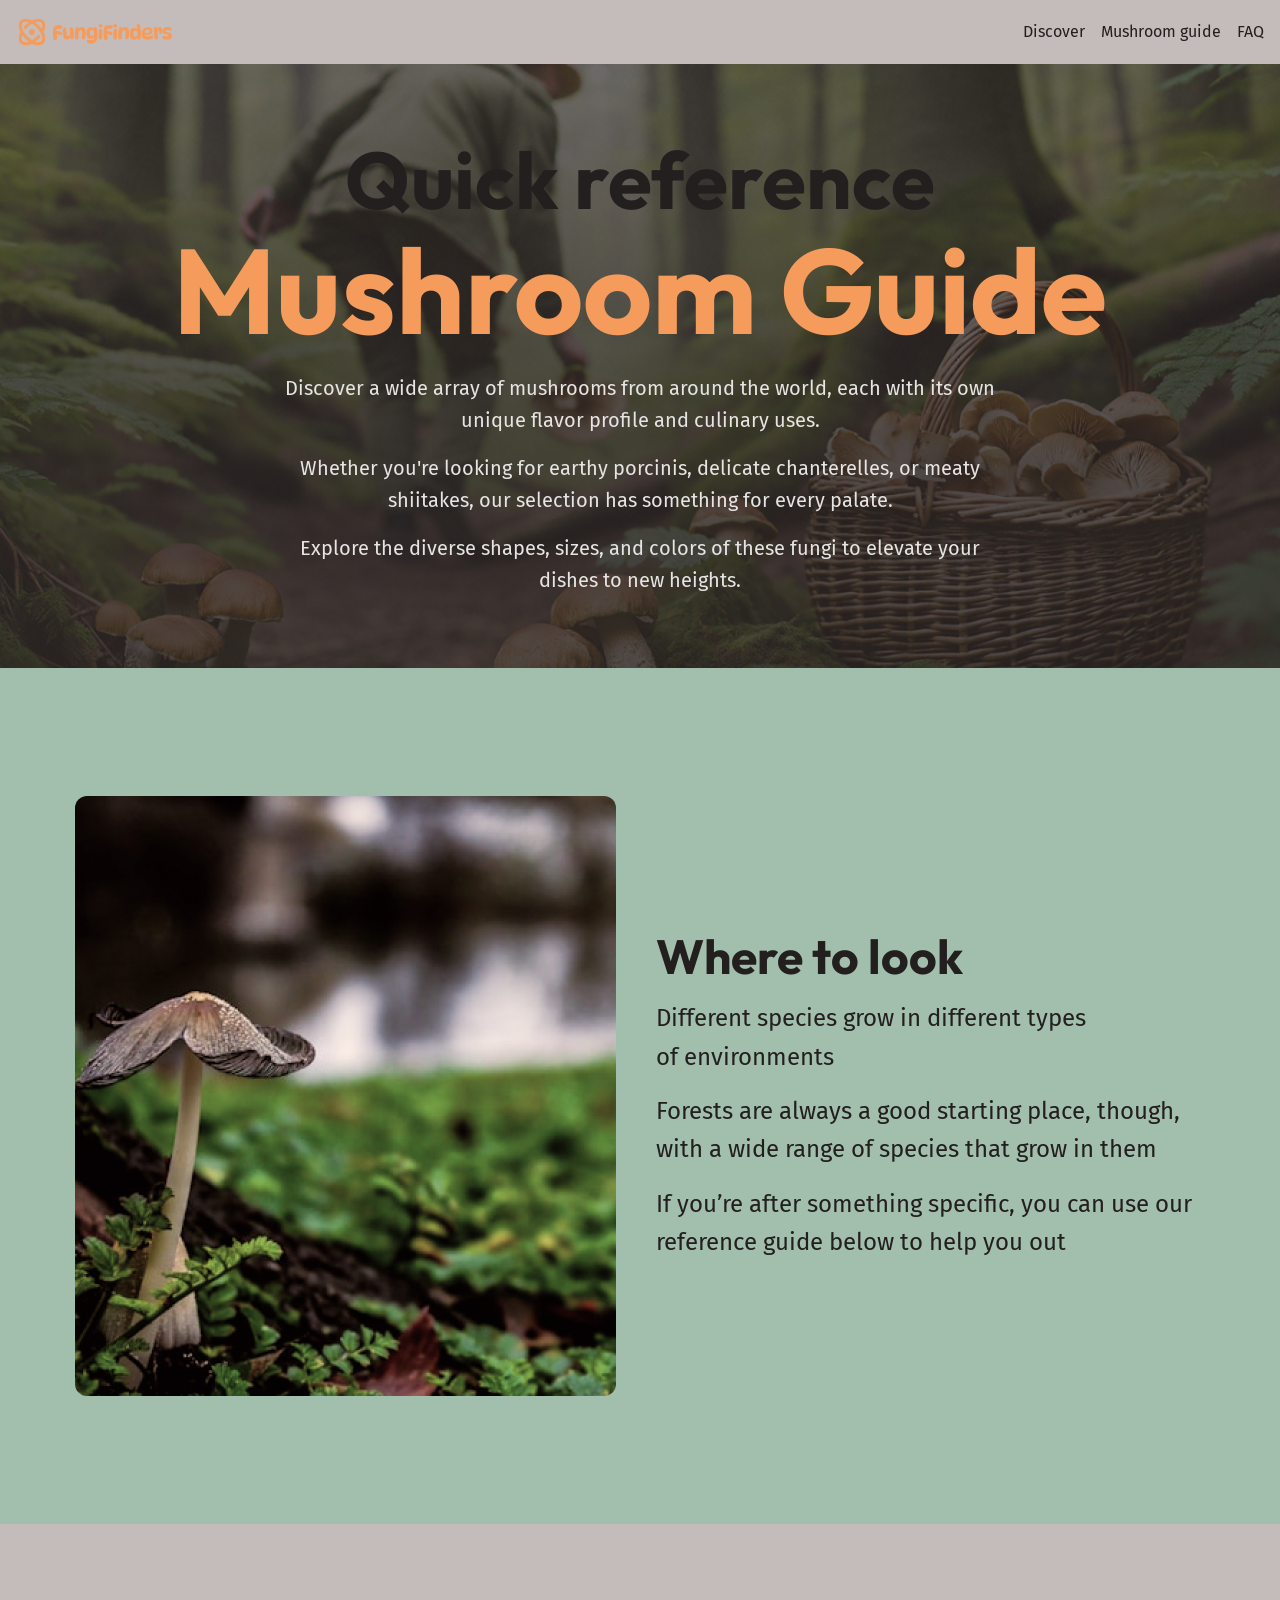
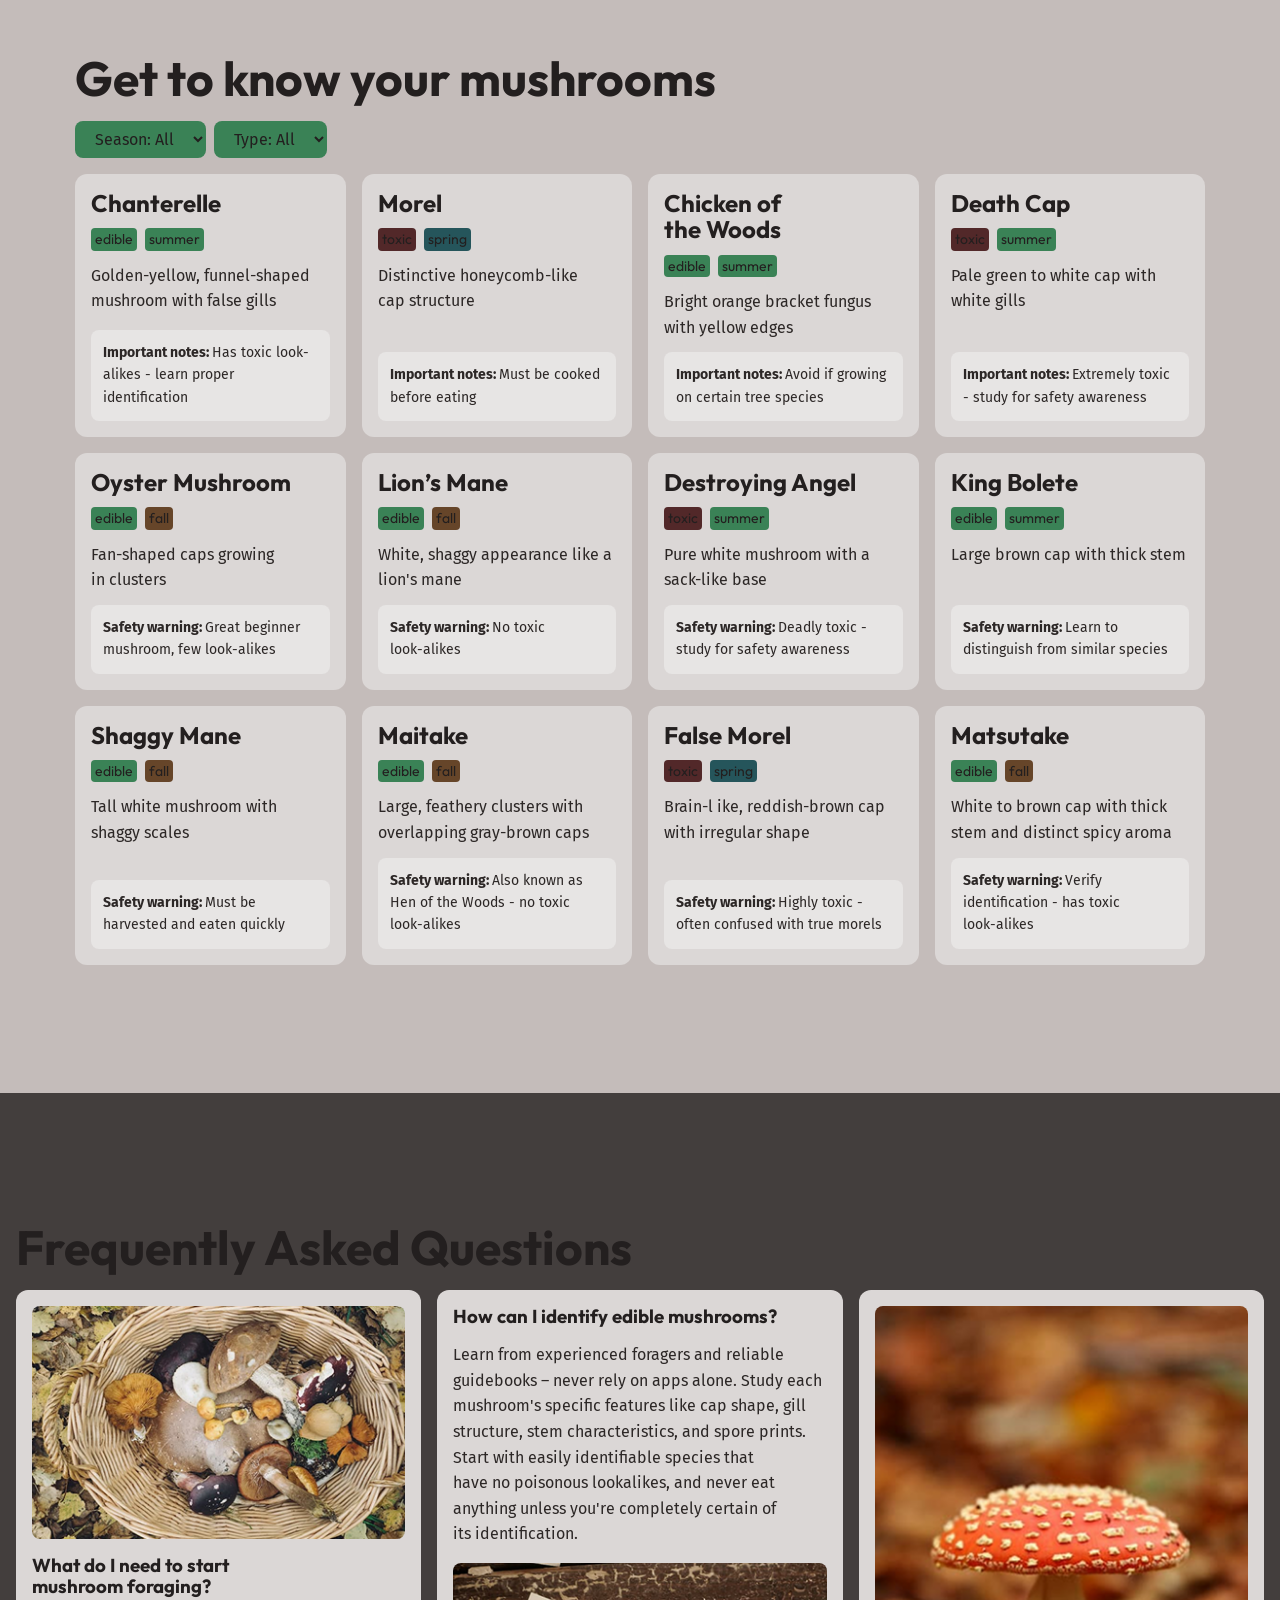
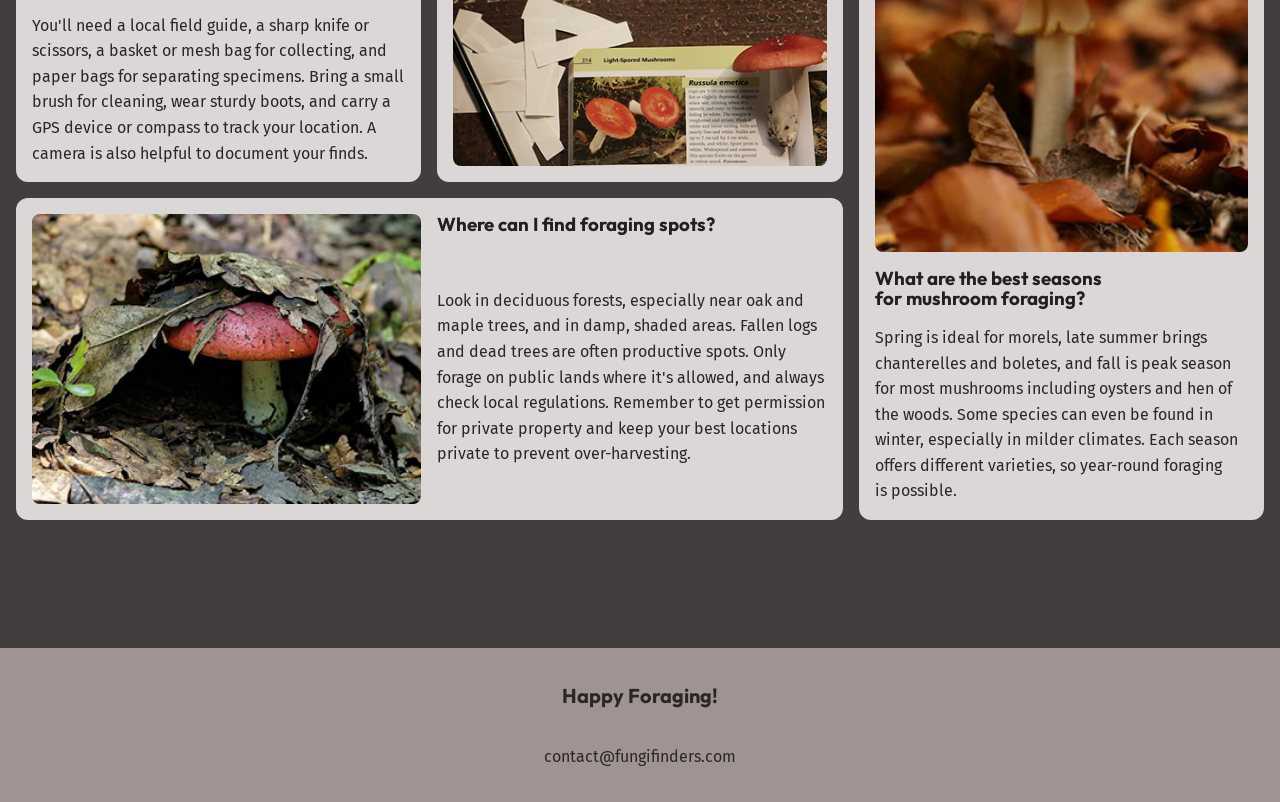
==== mushroom-guide.html @ 538e0d2b "Finish the site" ====
<!DOCTYPE html>
<html lang="en">
<!-- Write HTML Approach focus on semantic and page structure before adding content -->

<head>
    <meta charset="UTF-8">
    <meta name="viewport" content="width=device-width, initial-scale=1.0">
    <title>Fungi Finders</title>
    <link rel="stylesheet" href="css/style.css">
    <!-- Google Font -->
    <link rel="preconnect" href="https://fonts.googleapis.com" />
    <link rel="preconnect" href="https://fonts.gstatic.com" crossorigin />
    <link
        href="https://fonts.googleapis.com/css2?family=Fira+Sans:wght@400;700&family=Outfit:wght@100..900&display=swap"
        rel="stylesheet" />
    <script src="js/main.js" defer></script>
    <script src="js/mushroom-filter.js" defer></script>
</head>

<body>
    <a class="skip-to-main" href="#main">Skip to main content</a>
    <header class="site-header">
        <!-- Wrapper [same as container] -->
        <div class="wrapper" data-width="wide">
            <div class="site-header__inner">
                <img src="images/Logo.svg" alt="Fungi-Finders logo">
                <button aria-controls="primary-nav" area-expanded="false">
                    <span class="visually-hidden">Menu</span>
                    <img src="images/Frame 23.svg" alt="">
                </button>
                <nav id="primary-nav" class="primary-navigation" data-visible="false">
                    <ul role="list">
                        <li><a href="/">Discover</a></li>
                        <li><a href="/mushroom-guide.html">Mushroom guide</a></li>
                        <li><a href="/mushroom-guide.html#faq">FAQ</a></li>
                    </ul>
                </nav>
            </div>
        </div>

    </header>
    <main id="main">
        <section class="hero flow section" data-padding="compact">
            <div class="wrapper">


                <h1 class="hero__title">Quick reference<span>Mushroom Guide</span></h1>
            </div>
            <div class="wrapper" data-width="narrow">
                <div class="flow">

                    <p>Discover a wide array of mushrooms from around the world, each with its own unique flavor profile
                        and culinary uses.</p>
                    <p>Whether you're looking for earthy porcinis, delicate chanterelles, or meaty shiitakes, our
                        selection has something for
                        every palate.</p>
                    <p>Explore the diverse shapes, sizes, and colors of these fungi to elevate your dishes to new
                        heights.</p>
                </div>
            </div>
        </section>
        <!-- Where to look -->
        <section class="section background-accent">
            <div class="wrapper">

                <!-- Two Columns -->
                <div class="equal-columns" data-gap="large" data-alignment="center">
                    <div>
                        <img src="images/where-to-look 1.jpg"
                            alt="A white mushroom with a large cap growning on the fores floor">
                    </div>
                    <div class="flow font-size-lg text-high-contrast">
                        <h2 class="section-title">Where to look</h2>
                        <p>Different species grow in different types of environments
                        </p>
                        <p>Forests are always a good starting place, though, with a wide range of species that grow in
                            them</p>
                        <p>If you’re after something specific, you can use our reference guide below to help you out</p>
                    </div>


                </div>
        </section>
        <!-- Gallery -->
        <section class="mushroom-guide section">
            <div class="wrapper">
                <div class="flow">

                    <h2 class="section-title">Get to know your mushrooms</h2>
                    <div class="flex-group">
                        <select name="season" id="season" hidden>
                            <option value="all">Season: All</option>
                            <option value="spring">Spring</option>
                            <option value="summer">Summer</option>
                            <option value="fall">Fall</option>
                        </select>
                        <select name="edible" id="edible" hidden>
                            <option value="all">Type: All</option>
                            <option value="edible">Edible</option>
                            <option value="toxic">Toxic</option>
                        </select>
                    </div>
                    <!-- Grid Of Mushrooms -->
                    <div class="grid-auto-fill">
                        <!-- 12 cards here -->
                        <div class="card">
                            <h3 class="card__title">Chanterelle</h3>
                            <ul class="tag-list" role="list" area-label="Mushroom characteristics">
                                <li data-edible="edible">
                                    <span class="visually-hidden">
                                        This Mushroom is
                                    </span>
                                    edible
                                </li>
                                <li data-season="summer">
                                    <span class="visually-hidden">
                                        Best season to harvest this mushroom is
                                    </span>
                                    summer
                                </li>
                            </ul>
                            <p>
                                Golden-yellow, funnel-shaped mushroom with false gills
                            </p>
                            <div class="card__note">
                                <p><strong>Important notes: </strong>Has toxic look-alikes - learn proper identification
                                </p>
                            </div>
                        </div>
                        <div class="card">
                            <h3 class="card__title">Morel</h3>
                            <ul class="tag-list" role="list" area-label="Mushroom characteristics">
                                <li data-edible="toxic">
                                    <span class="visually-hidden">
                                        This Mushroom is
                                    </span>
                                    toxic
                                </li>
                                <li data-season="spring">
                                    <span class="visually-hidden">
                                        Best season to harvest this mushroom is
                                    </span>
                                    spring
                                </li>
                            </ul>
                            <p>
                                Distinctive honeycomb-like cap structure
                            </p>
                            <div class="card__note">
                                <p>
                                    <strong>Important notes: </strong>
                                    Must be cooked before eating
                                </p>
                            </div>
                        </div>
                        <div class="card">
                            <h3 class="card__title">Chicken of the Woods</h3>
                            <ul class="tag-list" role="list" area-label="Mushroom characteristics">
                                <li data-edible="edible">
                                    <span class="visually-hidden">
                                        This Mushroom is
                                    </span>
                                    edible
                                </li>
                                <li data-season="summer">
                                    <span class="visually-hidden">
                                        Best season to harvest this mushroom is
                                    </span>
                                    summer
                                </li>
                            </ul>
                            <p>
                                Bright orange bracket fungus with yellow edges
                            </p>
                            <div class="card__note">
                                <p>
                                    <strong>Important notes: </strong>
                                    Avoid if growing on certain tree species
                                </p>
                            </div>
                        </div>
                        <div class="card">
                            <h3 class="card__title">Death Cap</h3>
                            <ul class="tag-list" role="list" area-label="Mushroom characteristics">
                                <li data-edible="toxic">
                                    <span class="visually-hidden">
                                        This Mushroom is
                                    </span>
                                    toxic
                                </li>
                                <li data-season="summer">
                                    <span class="visually-hidden">
                                        Best season to harvest this mushroom is
                                    </span>
                                    summer
                                </li>
                            </ul>
                            <p>
                                Pale green to white cap with white gills
                            </p>
                            <div class="card__note">
                                <p>
                                    <strong>Important notes: </strong>
                                    Extremely toxic - study for safety awareness
                                </p>
                            </div>
                        </div>
                        <div class="card">
                            <h3 class="card__title">Oyster Mushroom</h3>
                            <ul class="tag-list" role="list" area-label="Mushroom characteristics">
                                <li data-edible="edible">
                                    <span class="visually-hidden">
                                        This Mushroom is
                                    </span>
                                    edible
                                </li>
                                <li data-season="fall">
                                    <span class="visually-hidden">
                                        Best season to harvest this mushroom is
                                    </span>
                                    fall
                                </li>
                            </ul>
                            <p>
                                Fan-shaped caps growing in clusters
                            </p>
                            <div class="card__note">
                                <p>
                                    <strong>Safety warning: </strong>
                                    Great beginner mushroom, few look-alikes
                                </p>
                            </div>
                        </div>
                        <div class="card">
                            <h3 class="card__title">Lion’s Mane</h3>
                            <ul class="tag-list" role="list" area-label="Mushroom characteristics">
                                <li data-edible="edible">
                                    <span class="visually-hidden">
                                        This Mushroom is
                                    </span>
                                    edible
                                </li>
                                <li data-season="fall">
                                    <span class="visually-hidden">
                                        Best season to harvest this mushroom is
                                    </span>
                                    fall
                                </li>
                            </ul>
                            <p>
                                White, shaggy appearance like a lion's mane
                            </p>
                            <div class="card__note">
                                <p>
                                    <strong>Safety warning: </strong>
                                    No toxic look-alikes
                                </p>
                            </div>
                        </div>
                        <div class="card">
                            <h3 class="card__title">Destroying Angel</h3>
                            <ul class="tag-list" role="list" area-label="Mushroom characteristics">
                                <li data-edible="toxic">
                                    <span class="visually-hidden">
                                        This Mushroom is
                                    </span>
                                    toxic
                                </li>
                                <li data-season="summer">
                                    <span class="visually-hidden">
                                        Best season to harvest this mushroom is
                                    </span>
                                    summer
                                </li>
                            </ul>
                            <p>
                                Pure white mushroom with a sack-like base
                            </p>
                            <div class="card__note">
                                <p>
                                    <strong>Safety warning: </strong>
                                    Deadly toxic - study for safety awareness
                                </p>
                            </div>
                        </div>
                        <div class="card">
                            <h3 class="card__title">King Bolete</h3>
                            <ul class="tag-list" role="list" area-label="Mushroom characteristics">
                                <li data-edible="edible">
                                    <span class="visually-hidden">
                                        This Mushroom is
                                    </span>
                                    edible
                                </li>
                                <li data-season="summer">
                                    <span class="visually-hidden">
                                        Best season to harvest this mushroom is
                                    </span>
                                    summer
                                </li>
                            </ul>
                            <p>
                                Large brown cap with thick stem
                            </p>
                            <div class="card__note">
                                <p>
                                    <strong>Safety warning: </strong>
                                    Learn to distinguish from similar species
                                </p>
                            </div>
                        </div>
                        <div class="card">
                            <h3 class="card__title">Shaggy Mane</h3>
                            <ul class="tag-list" role="list" area-label="Mushroom characteristics">
                                <li data-edible="edible">
                                    <span class="visually-hidden">
                                        This Mushroom is
                                    </span>
                                    edible
                                </li>
                                <li data-season="fall">
                                    <span class="visually-hidden">
                                        Best season to harvest this mushroom is
                                    </span>
                                    fall
                                </li>
                            </ul>
                            <p>
                                Tall white mushroom with shaggy scales
                            </p>
                            <div class="card__note">
                                <p>
                                    <strong>Safety warning: </strong>
                                    Must be harvested and eaten quickly
                                </p>
                            </div>
                        </div>
                        <div class="card">
                            <h3 class="card__title">Maitake</h3>
                            <ul class="tag-list" role="list" area-label="Mushroom characteristics">
                                <li data-edible="edible">
                                    <span class="visually-hidden">
                                        This Mushroom is
                                    </span>
                                    edible
                                </li>
                                <li data-season="fall">
                                    <span class="visually-hidden">
                                        Best season to harvest this mushroom is
                                    </span>
                                    fall
                                </li>
                            </ul>
                            <p>
                                Large, feathery clusters with overlapping gray-brown caps
                            </p>
                            <div class="card__note">
                                <p>
                                    <strong>Safety warning: </strong>
                                    Also known as Hen of the Woods - no toxic look-alikes
                                </p>
                            </div>
                        </div>
                        <div class="card">
                            <h3 class="card__title">False Morel</h3>
                            <ul class="tag-list" role="list" area-label="Mushroom characteristics">
                                <li data-edible="toxic">
                                    <span class="visually-hidden">
                                        This Mushroom is
                                    </span>
                                    toxic
                                </li>
                                <li data-season="spring">
                                    <span class="visually-hidden">
                                        Best season to harvest this mushroom is
                                    </span>
                                    spring
                                </li>
                            </ul>
                            <p>
                                Brain-l ike, reddish-brown cap with irregular shape
                            </p>
                            <div class="card__note">
                                <p>
                                    <strong>Safety warning: </strong>
                                    Highly toxic - often confused with true morels
                                </p>
                            </div>
                        </div>
                        <div class="card">
                            <h3 class="card__title">Matsutake</h3>
                            <ul class="tag-list" role="list" area-label="Mushroom characteristics">
                                <li data-edible="edible">
                                    <span class="visually-hidden">
                                        This Mushroom is
                                    </span>
                                    edible
                                </li>
                                <li data-season="fall">
                                    <span class="visually-hidden">
                                        Best season to harvest this mushroom is
                                    </span>
                                    fall
                                </li>
                            </ul>
                            <p>
                                White to brown cap with thick stem and distinct spicy aroma
                            </p>
                            <div class="card__note">
                                <p>
                                    <strong>Safety warning: </strong>
                                    Verify identification - has toxic look-alikes
                                </p>
                            </div>
                        </div>
                        <div class="no-matches" hidden>no matches for these filters</div>
                    </div>
                </div>
            </div>
        </section>
        <!-- FAQ -->
        <section class="section background-extra-dark">
            <div class="wrapper flow" data-width="wide">
                <h2 id="faq" class="section-title">Frequently Asked Questions</h2>
                </h2>
                <!-- Grid 3 columns and two rows-->
                <div class="faq-bento">
                    <!-- 4 cards -->
                    <div class="card">
                        <img src="images/start-foraging 1.png" alt="a basket full of wild mushrooms">

                        <h3 class="card-title">What do I need to start mushroom foraging?</h3>
                        <p>You'll need a local field guide, a sharp knife or scissors, a basket or mesh bag for
                            collecting, and paper bags for
                            separating specimens. Bring a small brush for cleaning, wear sturdy boots, and carry a
                            GPS
                            device or compass to track
                            your location. A camera is also helpful to document your finds.</p>

                    </div>
                    <div class="card">
                        <img src="images/identify-mushrooms 1.png"
                            alt="A mushroom on top of a book , showing information about it">

                        <h3 class="cards-title">How can I identify edible mushrooms?</h3>
                        <p>Learn from experienced foragers and reliable guidebooks – never rely on apps alone. Study
                            each mushroom's specific
                            features like cap shape, gill structure, stem characteristics, and spore prints. Start
                            with
                            easily identifiable species
                            that have no poisonous lookalikes, and never eat anything unless you're completely
                            certain
                            of its identification.</p>

                    </div>
                    <div class="card">
                        <img src="images/where-to-find 1.png"
                            alt="A mushroom with red cap, poking out from a pile of leaves">

                        <h3 class="card-title">Where can I find foraging spots?</h3>
                        <p>Look in deciduous forests, especially near oak and maple trees, and in damp, shaded
                            areas.
                            Fallen logs and dead trees
                            are often productive spots. Only forage on public lands where it's allowed, and always
                            check
                            local regulations. Remember
                            to get permission for private property and keep your best locations private to prevent
                            over-harvesting.</p>

                    </div>
                    <div class="card">
                        <img src="images/best-seasons 1.png"
                            alt="A red capped mushroom with white dots on it, growing out of a leafy forest floor">

                        <h3 class="card-title">What are the best seasons for mushroom foraging?</h3>
                        <p>Spring is ideal for morels, late summer brings chanterelles and boletes, and fall is peak
                            season for most mushrooms
                            including oysters and hen of the woods. Some species can even be found in winter,
                            especially
                            in milder climates. Each
                            season offers different varieties, so year-round foraging is possible.</p>

                    </div>

                </div>
            </div>
        </section>

    </main>
    <footer class="site-footer">
        <p class="site-footer__title">Happy Foraging!</p>
        <a href="mailto:contact@fungifinders.com">contact@fungifinders.com</a>
    </footer>





</body>

</html>
---- css/style.css ----
@view-transition {
   navigation: auto;
 }

 @layer reset, base, layout, components, utilities;

 /* Settings the order of the importance so after make this settings not important change order of layer */



 @layer reset {

   *::before,
   *::after {
     box-sizing: border-box;
   }

   /* https://kilianvalkhof.com/2022/css-html/your-css-reset-needs-text-size-adjust-probably/ */
   html {
     -moz-text-size-adjust: none;
     -webkit-text-size-adjust: none;
     text-size-adjust: none;
   }

   body,
   h1,
   h2,
   h3,
   h4,
   p,
   figure,
   blockquote,
   dl,
   dd {
     margin: 0;
   }

   /* https://www.scottohara.me/blog/2019/01/12/lists-and-safari.html */
   [role="list"] {
     list-style: none;
     margin: 0;
     padding: 0;
   }

   body {
     min-block-size: 100vh;
     line-height: 1.6;
   }

   h1,
   h2,
   h3,
   button,
   input,
   label {
     line-height: 1.1;
   }

   h1,
   h2,
   h3,
   h4 {
     text-wrap: balance;
   }

   p,
   li {
     text-wrap: pretty;
   }

   img,
   picture {
     max-inline-size: 100%;
     /*max-inline-size mean up and down  */
     display: block;
   }

   input,
   button,
   textarea,
   select {
     font: inherit;
   }
 }

 @layer base {
   :root {
     /* primitives here */
     --clr-white: hsl(0, 0%, 100%);
     --clr-gray-100: hsl(0, 2%, 79%);

     --clr-brand-400: hsl(25, 88%, 75%);
     --clr-brand-500: hsl(25, 88%, 66%);

     --clr-green-300: hsl(143, 19%, 69%);
     --clr-green-400: hsl(143, 19%, 49%);
     --clr-green-500: hsl(143, 38%, 37%);
     --clr-green-600: hsl(145, 29%, 19%);

     --clr-brown-100: hsl(10, 5%, 90%);
     --clr-brown-200: hsl(9, 7%, 85%);
     --clr-brown-300: hsl(9, 8%, 75%);
     --clr-brown-400: hsl(0, 6%, 60%);


     --clr-brown-500: hsl(10, 5%, 25%);
     --clr-brown-600: hsl(9, 7%, 21%);
     --clr-brown-700: hsl(9, 8%, 16%);
     --clr-brown-800: hsl(0, 6%, 15%);
     --clr-brown-900: hsl(0, 6%, 13%);

     --clr-orange-500: hsl(28, 43%, 28%);
     --clr-red-500: hsl(359, 34%, 24%);
     --clr-teal-500: hsl(186, 42%, 25%);

     /* Font Family */

     --ff-body: "Fira Sans", sans-serif;
     --ff-heading: "Outfit", sans-serif;

     /* Font Size */
     /* Rem = 16px */
     --fs-300: 0.875rem;
     --fs-400: 1rem;
     --fs-500: 1.255rem;
     --fs-600: 1.25rem;
     --fs-700: 1.5rem;
     --fs-800: 2rem;
     --fs-900: 3.75rem;
     --fs-1000: 3.75rem;

     @media (width > 760px) {
       --fs-300: 0.875rem;
       --fs-400: 1rem;
       --fs-500: 1.25rem;
       --fs-600: 1.5rem;
       --fs-700: 2rem;
       --fs-800: 3rem;
       --fs-900: 5rem;
       --fs-1000: 7.5rem;
     }
   }

   :root {
     /*semantic  Custom Properties */
     --text-main: var(--clr-gray-100);
     --text-high-contrast: var(--clr-white);
     --text-brand: var(--clr-brand-500);
     --text-brand-light: var(--clr-brand-400);

     --background-accent-light: var(--clr-green-400);
     --background-accent-main: var(--clr-green-500);
     --background-accent-dark: var(--clr-green-600);

     --background-extra-light: var(--clr-brown-500);
     --background-light: var(--clr-brown-600);
     --background-main: var(--clr-brown-700);
     --background-dark: var(--clr-brown-800);
     --background-extra-dark: var(--clr-brown-900);

     --font-size-heading-sm: var(--fs-700);
     --font-size-heading-regular: var(--fs-800);
     --font-size-heading-lg: var(--fs-900);
     --font-size-heading-xl: var(--fs-1000);

     --font-size-sm: var(--fs-300);
     --font-size-regular: var(--fs-400);
     --font-size-md: var(--fs-500);
     --font-size-lg: var(--fs-600);

     --border-radius-1: 0.25rem;
     --border-radius-2: 0.5rem;
     --border-radius-3: 0.75rem;

     @media (prefers-color-scheme: light) {

       --text-main: var(--clr-brown-700);
       --text-high-contrast: var(--clr-brown-900);
       --background-accent-dark: var(--clr-green-300);
       --background-extra-light: var(--clr-brown-100);
       --background-light: var(--clr-brown-200);
       --background-main: var(--clr-brown-300);
       --background-dark: var(--clr-brown-400);
       --background-extra-dark: var(--clr-brown-500);
     }
   }

   /*Base Style in General and good for inheritance then can be override  */
   html {
     font-family: var(--ff-body);
     line-height: 1.6;
     scroll-padding: 3rem;
   }

   @media (prefers-reduced-motion: no-preference) {
     html {
       scroll-behavior: smooth;
     }
   }

   body {

     font-size: var(--font-size-regular);
     color: var(--text-main);
     background-color: var(--background-main);

   }

   h1,
   h2,
   h3,
   h4 {
     font-family: var(--ff-heading);
     color: var(--text-high-contrast);
     font-weight: 700;
   }

   h1 {
     font-size: var(--font-size-heading-lg);
   }

   a {
     color: var(--text-high-contrast);
     display: block;
   }

   a:hover,
   a:focus-visible {
     color: var(--text-brand-light);
     /* Focus-visible is for keyboard users and it's not supported in all browsers when leave focus on the link return to the original state */
   }

   img {
     border-radius: var(--border-radius-3);
     -webkit-border-radius: var(--border-radius-3);
     -moz-border-radius: var(--border-radius-3);
     -ms-border-radius: var(--border-radius-3);
     -o-border-radius: var(--border-radius-3);
   }
 }

 @layer layout {
   .flex-group {
     display: flex;
     gap: 0.5rem;
     flex-wrap: wrap;
   }

   .flow>*+* {
     /* direct sibling selector not include the first element */
     margin-top: var(--flow-space, 1rem);
   }

   .grid-flow {
     display: grid;
     gap: var(--grid-flow-gap, 1rem);
   }

   .grid-auto-fill {
     --auto-fit-min-col-size: 250px;
     display: grid;
     grid-template-columns: repeat(auto-fill, minmax(min(var(--auto-fit-min-col-size), 100%), 1fr));
     gap: 1rem;
   }

   .equal-columns {
     display: grid;
     gap: var(--equal-columns-gap, 1em);
     align-items: var(--equal-columns-vertical-alignment, stretch);

     @media (width > 760px) {
       grid-auto-flow: column;
       grid-auto-columns: 1fr;
     }

     &[data-gap="large"] {
       --equal-columns-gap: 2rem;
     }

     &[data-alignment="center"] {
       --equal-columns-vertical-alignment: center;
     }
   }

   .section {
     --padding-section: 3.5rem;
     padding-block: var(--padding-section);

     /* padding-block mean padding-top and padding-bottom  */
     /* padding-inline mean padding-left and padding-right without effect on top and bottom */
     @media (width > 760px) {
       --padding-section: 8rem;

       &[data-padding="compact"] {
         --padding-section: 4.5rem;
       }
     }
   }

   .wrapper {
     --wrapper-max-width: 1130px;
     max-width: var(--wrapper-max-width);
     margin-inline: auto;
     /*same margin:0 auto */
     padding-inline: 1rem;
     /*same padding:0 1rem */

     &[data-width="wide"] {
       --wrapper-max-width: 1330px;
     }

     &[data-width="narrow"] {
       --wrapper-max-width: 720px;
     }
   }

 }

 @layer components {
   .skip-to-main:not(:focus) {
     clip: rect(0 0 0 0);
     clip-path: inset(50%);
     height: 1px;
     overflow: hidden;
     white-space: nowrap;
     width: 1px;

   }

   .skip-to-main {
     position: absolute;
     background: var(--background-accent-main);
     padding: 1rem;
     outline: none;
     z-index: 10;
     border-radius: var(--border-radius-2);
     -webkit-border-radius: var(--border-radius-2);
     -moz-border-radius: var(--border-radius-2);
     -ms-border-radius: var(--border-radius-2);
     -o-border-radius: var(--border-radius-2);
   }

   [aria-controls="primary-nav"] {
     z-index: 100;
     background: transparent;
     border: 0;
     cursor: pointer;
     display: none;

     /* for mobile */
     @media (width < 760px) {
       display: block;
     }

     img {
       border-radius: 0;
       -webkit-border-radius: 0;
       -moz-border-radius: 0;
       -ms-border-radius: 0;
       -o-border-radius: 0;
     }
   }

   .primary-navigation {
     ul {
       display: flex;
       gap: 0.5rem 1rem;
       flex-wrap: wrap;
     }

     a {
       text-decoration: none;
     }

     @media (width < 760px) {
       & {
         display: none;
         opacity: 0;
         transition: opacity 3s, display 1s, translate 1s;
         transition-behavior: allow-discrete;
         translate: 100% 0;
         position: absolute;
         z-index: 10;
         top: 0;
         right: 0;
         background-color: var(--background-accent-main);
         padding: 2rem;
         font-size: var(--font-size-lg);
         font-family: var(--ff-heading);
         border-bottom-left-radius: var(--border-radius-3);
       }

       ul {
         flex-direction: column;
         gap: 0;
       }

       li {
         --delay: 1s;
         translate: 50%;
         transition: translate 1s var(--delay), opacity 1s var(--delay);
       }

       li:nth-child(2) {
         --delay: 1.25s;
       }

       li:nth-child(3) {
         --delay: 1.5s;
       }

       li+li {
         margin-block-start: 1.5rem;
         padding-block-start: 1.5rem;
         border-top: 2px solid var(--background-accent-light);
       }
     }

     @media (width < 760px) {
       &[data-visible="true"] {
         display: block;
         opacity: 1;
         translate: 0 0;


         @starting-style {
           opacity: 0;
           translate: 0 -100%;
         }

         li {
           translate: 0;
           opacity: 1;

           @starting-style {
             opacity: 0;
             translate: 50% 0;
           }
         }
       }

       &[data-visible="false"] {
         display: none;
       }
     }
   }

   .site-header {
     padding-block: 1rem;
     position: relative;
     overflow-x: clip;
   }

   .site-header__inner {
     display: flex;
     align-items: center;
     gap: 0.5rem 1rem;
     flex-wrap: wrap;
     justify-content: space-between;
   }

   .hero {
     background-image: url(../images/hero.png);
     background-size: cover;
     text-align: center;
     color: var(--clr-brown-100);
     font-size: var(--font-size-md);
     animation: fade-out forwards;
     animation-timeline: view();
     animation-range-start: exit;
   }

   .hero__title {
     font-size: var(--font-size-heading-lg);

     >span {
       display: block;
       color: var(--text-brand);
       font-size: var(--font-size-heading-xl);
     }
   }

   .mushroom-guide {

     --card-title-font-size: var(--font-size-lg);
     --card-title-color: var(--text-high-contrast);
     --card-gap: 0.75rem;

     .tag-list {
       display: flex;
       flex-wrap: wrap;
       gap: 0.5rem;

       li {

         padding: 0 0.25rem;
         background-color: var(--tag-bg, red);
         font-family: var(--ff-heading);
         font-size: var(--font-size-sm);
         color: var(--text-high-contrast);
         border-radius: var(--border-radius-1);
         -webkit-border-radius: var(--border-radius-1);
         -moz-border-radius: var(--border-radius-1);
         -ms-border-radius: var(--border-radius-1);
         -o-border-radius: var(--border-radius-1);
       }

       [data-edible="edible"],
       [data-season="summer"] {
         --tag-bg: var(--background-accent-main);
       }

       [data-edible="toxic"] {
         --tag-bg: var(--clr-red-500);
       }

       [data-season="spring"] {
         --tag-bg: var(--clr-teal-500);
       }

       [data-season="fall"] {
         --tag-bg: var(--clr-orange-500);
       }
     }

     .card__note {
       margin-block-start: auto;
       font-size: var(--font-size-sm);
       background-color: var(--background-extra-light);
       padding: 0.75rem;
       border-radius: var(--border-radius-2);
       -webkit-border-radius: var(--border-radius-2);
       -moz-border-radius: var(--border-radius-2);
       -ms-border-radius: var(--border-radius-2);
       -o-border-radius: var(--border-radius-2);
     }
   }

   .faq-bento {
     --card-title-color: var(--text-high-contrast);
     display: grid;
     gap: 1rem;
     grid-template-areas:
       "card-one"
       "card-two"
       "card-three"
       "card-four";

     @media (width > 600px) {
       grid-template-columns: repeat(2, 1fr);
       grid-template-areas:
         "card-one card-two"
         "card-three card-four";
     }

     @media (width > 900px) {
       grid-template-columns: repeat(3, 1fr);
       grid-template-areas:
         "card-one card-two card-four"
         "card-three card-three card-four";

     }

     .card>img {
       height: 100%;
       object-fit: cover;

     }

     .card:nth-child(1) {
       grid-area: card-one;
     }

     .card:nth-child(2) {
       grid-area: card-two;

       @media (width > 600px) {
         img {
           order: 3;
         }
       }
     }

     .card:nth-child(3) {
       grid-area: card-three;

       @media (width > 900px) {
         display: grid;
         gap: 1rem;
         grid-template-columns: repeat(2, 1fr);

         img {
           /* from one to two */
           grid-column: 1/2;
           grid-row: 1/3;
           width: 100%;
           /* 1/3 to take all row from 1 to 3 */
         }
       }
     }

     .card:nth-child(4) {
       grid-area: card-four;
     }
   }

   .card {
     /* We put var (var value, default value) var value if you wanna change style in future can delerate the var in parent and give it new value */
     display: flex;
     flex-direction: column;
     gap: var(--card-gap, 1rem);
     padding: 1rem;
     background-color: var(--background-light);
     border-radius: var(--border-radius-3);
     -webkit-border-radius: var(--border-radius-3);
     -moz-border-radius: var(--border-radius-3);
     -ms-border-radius: var(--border-radius-3);
     -o-border-radius: var(--border-radius-3);

     img {
       border-radius: var(--border-radius-2);
       -webkit-border-radius: var(--border-radius-2);
       -moz-border-radius: var(--border-radius-2);
       -ms-border-radius: var(--border-radius-2);
       -o-border-radius: var(--border-radius-2);
     }

     .card__title {
       color: var(--card-title-color, var(--text-brand));
       font-size: var(--card-title-font-size, var(--font-size-heading-sm));
     }
   }



   .button {
     color: var(--text-high-contrast);
     display: flex inline;
     font-size: var(--font-size-md);
     padding: 0.5rem 1rem;
     background-color: var(--background-accent-main);
     font-family: var(--ff-heading);
     font-weight: 700;
     cursor: pointer;
     text-decoration: none;
     border-radius: var(--border-radius-1);
     -webkit-border-radius: var(--border-radius-1);
     -moz-border-radius: var(--border-radius-1);
     -ms-border-radius: var(--border-radius-1);
     -o-border-radius: var(--border-radius-1);
   }

   .button:hover,
   .button:focus-visible {
     color: var(--text-high-contrast);
     background-color: var(--background-accent-light);
   }

   select {
     padding: 0.5rem 1rem;
     background-color: var(--background-accent-main);
     border: 0;
     border-radius: var(--border-radius-2);
     -webkit-border-radius: var(--border-radius-2);
     -moz-border-radius: var(--border-radius-2);
     -ms-border-radius: var(--border-radius-2);
     -o-border-radius: var(--border-radius-2);
     color: var(--text-high-contrast);
   }


   .site-footer {
     text-align: center;
     background-color: var(--background-dark);
     padding-block: 2rem;
     display: grid;
     gap: 2rem;

     a {
       text-decoration: none;
       color: var(--text-main);

       &:hover,
       &:focus-visible {
         color: var(--text-brand-light);
       }
     }
   }

   .site-footer__title {
     font-size: var(--font-size-md);
     font-family: var(--ff-heading);
     font-weight: 700;
   }
 }

 @layer utilities {

   .resizing * {
     transition: none;
     animation-play-state: paused;
   }


   /* This for Screen reader only to explain the purpose of the element  (link)*/
   /* So other people that are using screen readers will be able to access  */
   /* sr-only */
   .visually-hidden {
     clip: rect(0 0 0 0);
     clip-path: inset(50%);
     height: 1px;
     overflow: hidden;
     position: absolute;
     white-space: nowrap;
     width: 1px;
   }

   .text-center {
     text-align: center;
   }

   .text-brand {
     color: var(--text-brand);
   }

   .text-high-contrast {
     color: var(--text-high-contrast);
   }

   .section-title {
     font-size: var(--font-size-heading-regular);
   }

   .background-base {
     background-color: var(--background-base);
   }

   .background-light {
     background-color: var(--background-light);
   }

   .background-extra-light {
     background-color: var(--background-extra-light);
   }

   .background-dark {
     background-color: var(--background-dark);
   }

   .background-extra-dark {
     background-color: var(--background-extra-dark);
   }

   .background-accent {
     background-color: var(--background-accent-dark);
   }

   .font-size-sm {
     font-size: var(--font-size-sm);
   }

   .font-size-regular {
     font-size: var(--font-size-regular);
   }

   .font-size-md {
     font-size: var(--font-size-md);
   }

   .font-size-lg {
     font-size: var(--font-size-lg);
   }
 }

 @keyframes fade-out {
   from {
     opacity: 1;
   }

   to {
     opacity: 0;
   }
 }
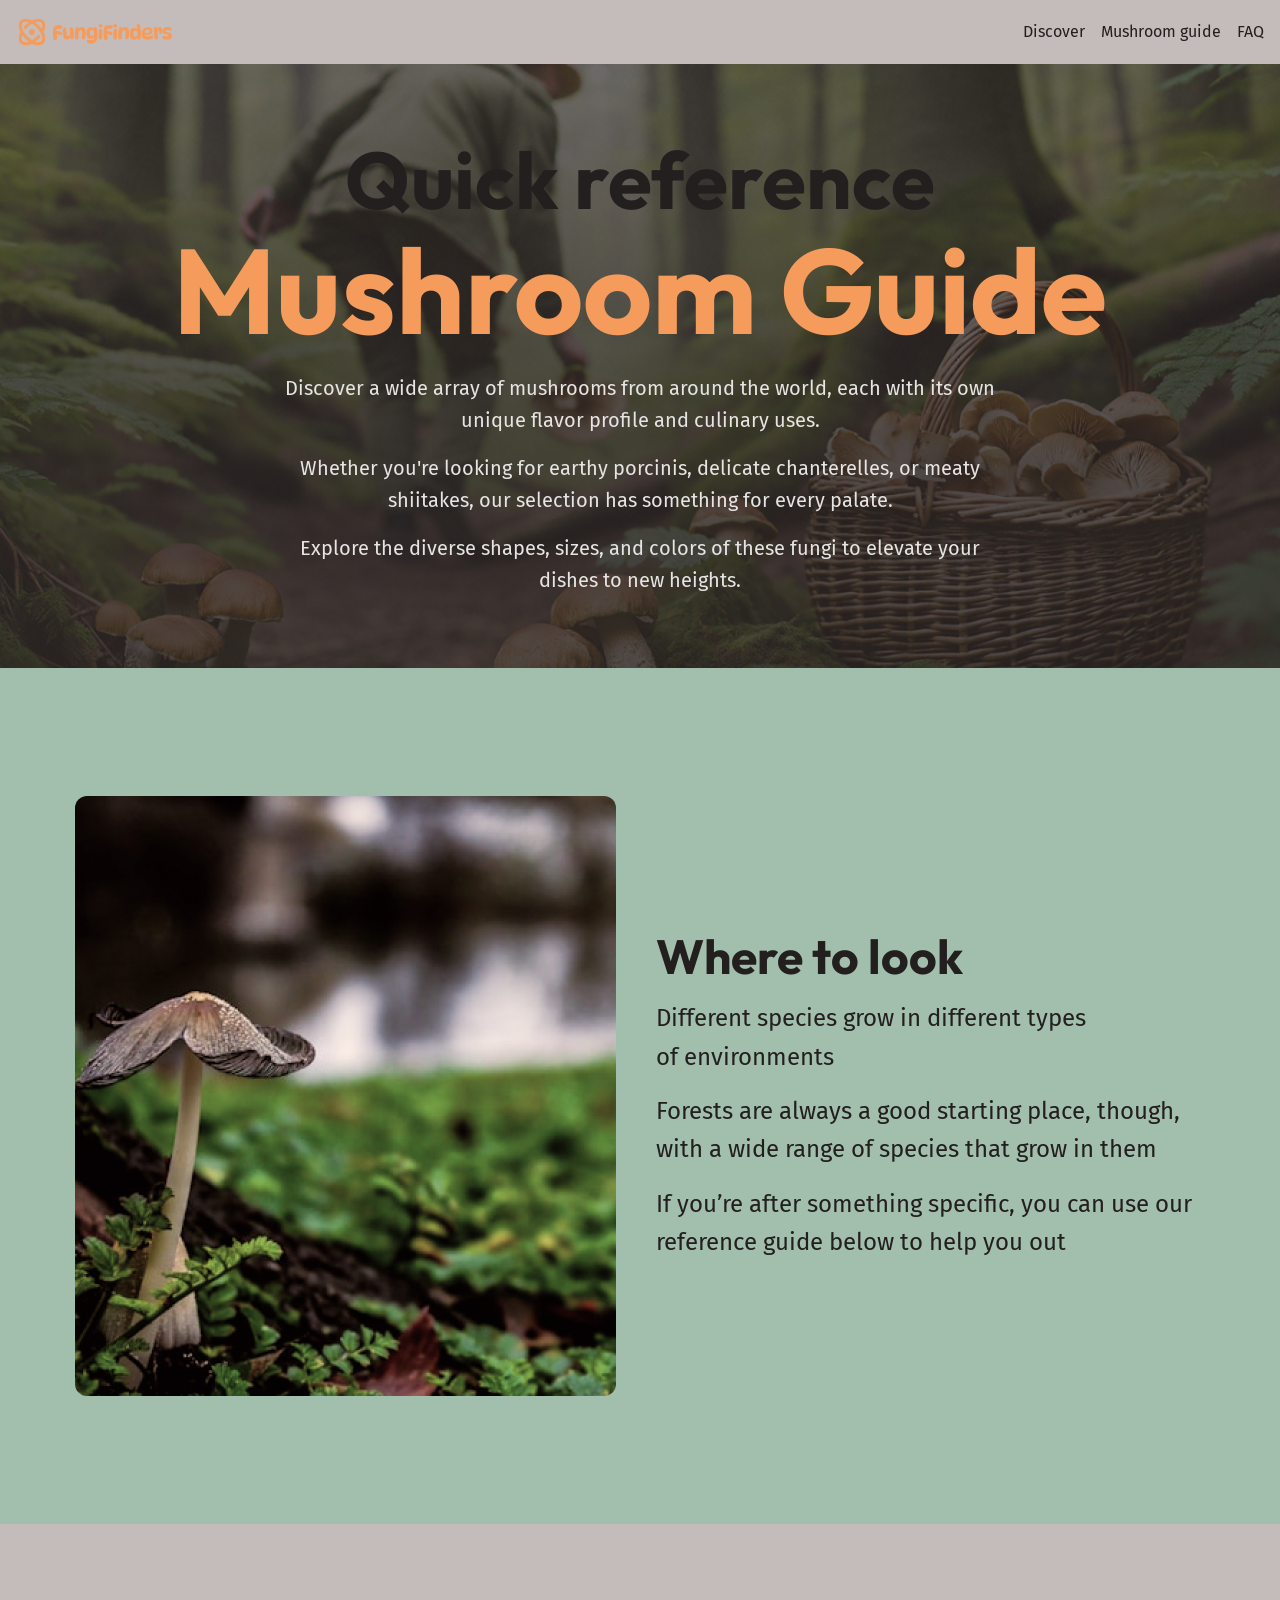
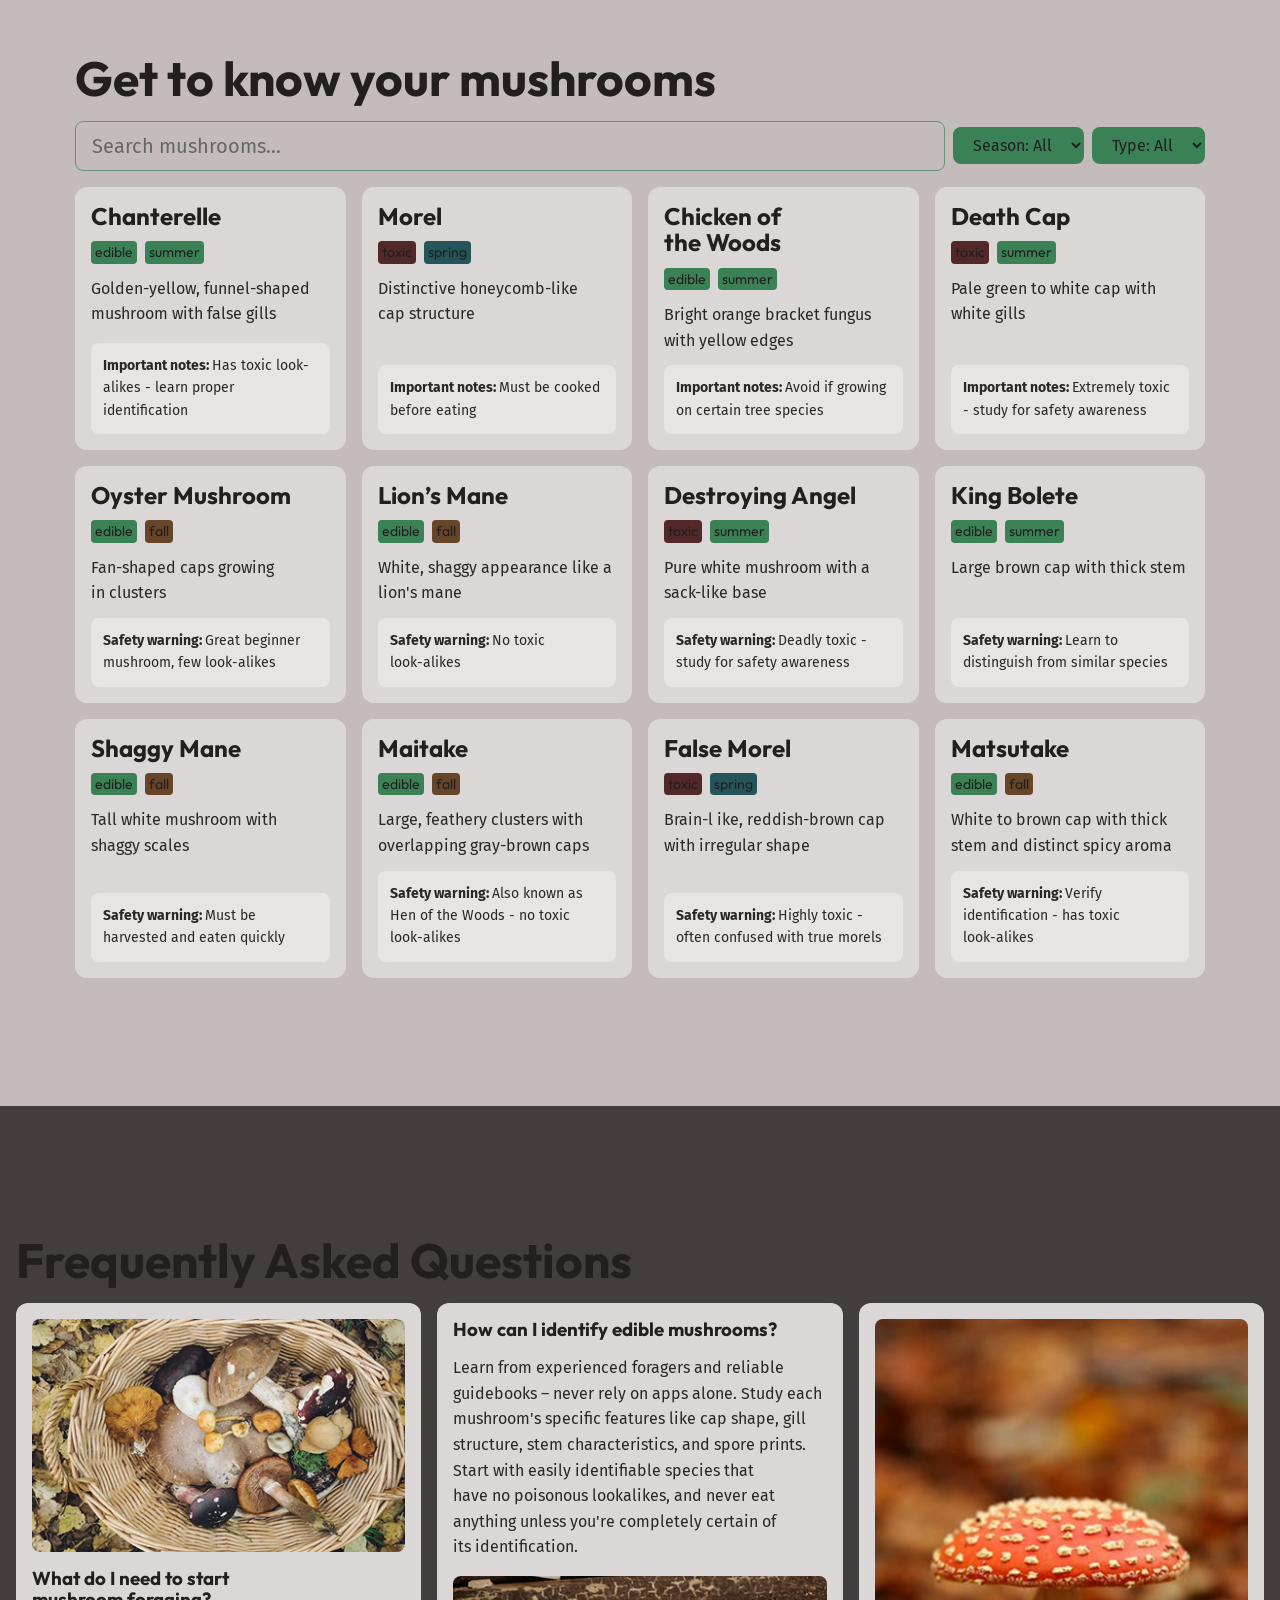
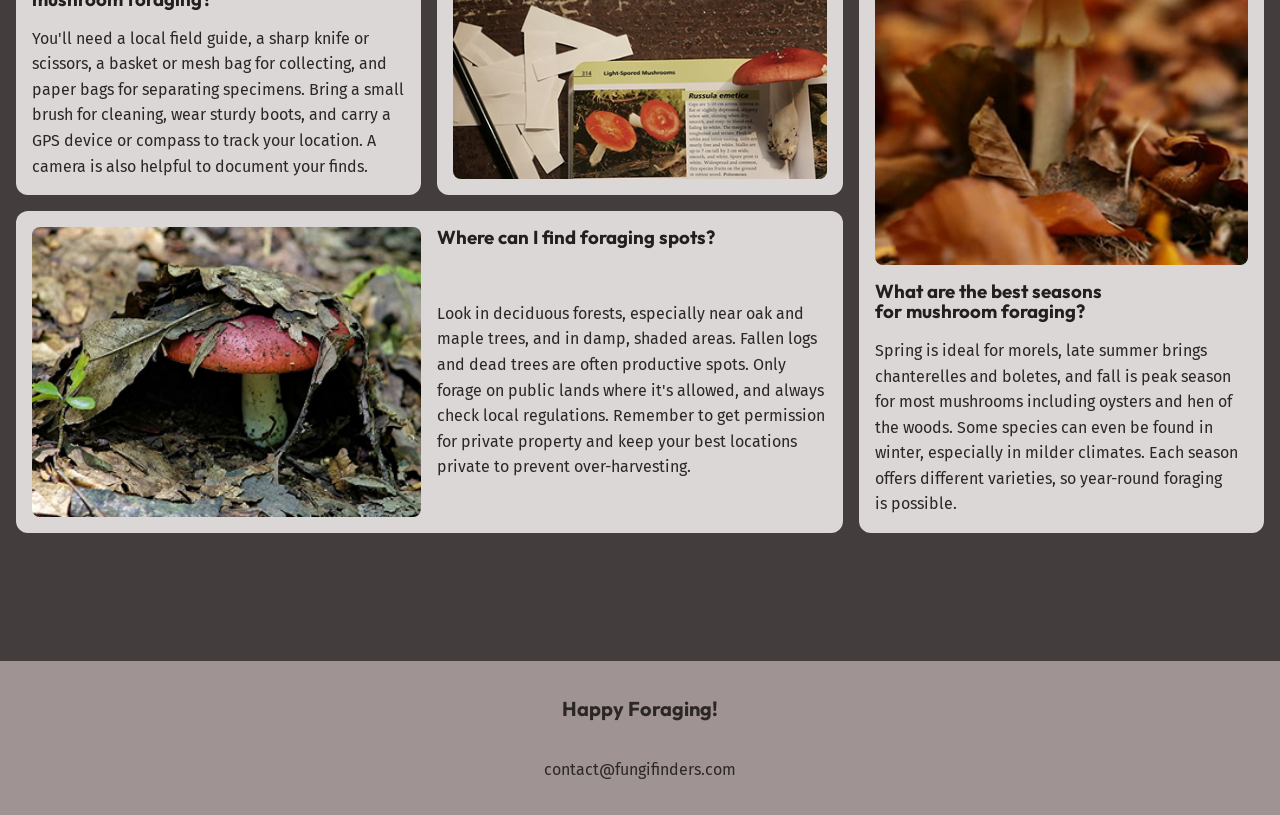
==== commit be49f149: "last edit" ====
--- a/mushroom-guide.html
+++ b/mushroom-guide.html
@@ -23,8 +23,10 @@
         <!-- Wrapper [same as container] -->
         <div class="wrapper" data-width="wide">
             <div class="site-header__inner">
-                <img src="images/Logo.svg" alt="Fungi-Finders logo">
-                <button aria-controls="primary-nav" area-expanded="false">
+                <a href="index.html" class="site-header__logo" aria-label="Fungi Finders home">
+                    <img src="images/Logo.svg" alt="Fungi-Finders logo">
+                </a>
+                <button type="button" aria-controls="primary-nav" aria-expanded="false" aria-label="Open menu">
                     <span class="visually-hidden">Menu</span>
                     <img src="images/Frame 23.svg" alt="">
                 </button>
@@ -87,7 +89,9 @@
                 <div class="flow">
 
                     <h2 class="section-title">Get to know your mushrooms</h2>
-                    <div class="flex-group">
+                    <div class="flex-group mushroom-guide__filters">
+                        <label for="mushroom-search" class="visually-hidden">Search mushrooms by name or description</label>
+                        <input type="search" id="mushroom-search" class="mushroom-search" placeholder="Search mushrooms…" autocomplete="off">
                         <select name="season" id="season" hidden>
                             <option value="all">Season: All</option>
                             <option value="spring">Spring</option>
@@ -105,7 +109,7 @@
                         <!-- 12 cards here -->
                         <div class="card">
                             <h3 class="card__title">Chanterelle</h3>
-                            <ul class="tag-list" role="list" area-label="Mushroom characteristics">
+                            <ul class="tag-list" role="list" aria-label="Mushroom characteristics">
                                 <li data-edible="edible">
                                     <span class="visually-hidden">
                                         This Mushroom is
@@ -129,7 +133,7 @@
                         </div>
                         <div class="card">
                             <h3 class="card__title">Morel</h3>
-                            <ul class="tag-list" role="list" area-label="Mushroom characteristics">
+                            <ul class="tag-list" role="list" aria-label="Mushroom characteristics">
                                 <li data-edible="toxic">
                                     <span class="visually-hidden">
                                         This Mushroom is
@@ -155,7 +159,7 @@
                         </div>
                         <div class="card">
                             <h3 class="card__title">Chicken of the Woods</h3>
-                            <ul class="tag-list" role="list" area-label="Mushroom characteristics">
+                            <ul class="tag-list" role="list" aria-label="Mushroom characteristics">
                                 <li data-edible="edible">
                                     <span class="visually-hidden">
                                         This Mushroom is
@@ -181,7 +185,7 @@
                         </div>
                         <div class="card">
                             <h3 class="card__title">Death Cap</h3>
-                            <ul class="tag-list" role="list" area-label="Mushroom characteristics">
+                            <ul class="tag-list" role="list" aria-label="Mushroom characteristics">
                                 <li data-edible="toxic">
                                     <span class="visually-hidden">
                                         This Mushroom is
@@ -207,7 +211,7 @@
                         </div>
                         <div class="card">
                             <h3 class="card__title">Oyster Mushroom</h3>
-                            <ul class="tag-list" role="list" area-label="Mushroom characteristics">
+                            <ul class="tag-list" role="list" aria-label="Mushroom characteristics">
                                 <li data-edible="edible">
                                     <span class="visually-hidden">
                                         This Mushroom is
@@ -233,7 +237,7 @@
                         </div>
                         <div class="card">
                             <h3 class="card__title">Lion’s Mane</h3>
-                            <ul class="tag-list" role="list" area-label="Mushroom characteristics">
+                            <ul class="tag-list" role="list" aria-label="Mushroom characteristics">
                                 <li data-edible="edible">
                                     <span class="visually-hidden">
                                         This Mushroom is
@@ -259,7 +263,7 @@
                         </div>
                         <div class="card">
                             <h3 class="card__title">Destroying Angel</h3>
-                            <ul class="tag-list" role="list" area-label="Mushroom characteristics">
+                            <ul class="tag-list" role="list" aria-label="Mushroom characteristics">
                                 <li data-edible="toxic">
                                     <span class="visually-hidden">
                                         This Mushroom is
@@ -285,7 +289,7 @@
                         </div>
                         <div class="card">
                             <h3 class="card__title">King Bolete</h3>
-                            <ul class="tag-list" role="list" area-label="Mushroom characteristics">
+                            <ul class="tag-list" role="list" aria-label="Mushroom characteristics">
                                 <li data-edible="edible">
                                     <span class="visually-hidden">
                                         This Mushroom is
@@ -311,7 +315,7 @@
                         </div>
                         <div class="card">
                             <h3 class="card__title">Shaggy Mane</h3>
-                            <ul class="tag-list" role="list" area-label="Mushroom characteristics">
+                            <ul class="tag-list" role="list" aria-label="Mushroom characteristics">
                                 <li data-edible="edible">
                                     <span class="visually-hidden">
                                         This Mushroom is
@@ -337,7 +341,7 @@
                         </div>
                         <div class="card">
                             <h3 class="card__title">Maitake</h3>
-                            <ul class="tag-list" role="list" area-label="Mushroom characteristics">
+                            <ul class="tag-list" role="list" aria-label="Mushroom characteristics">
                                 <li data-edible="edible">
                                     <span class="visually-hidden">
                                         This Mushroom is
@@ -363,7 +367,7 @@
                         </div>
                         <div class="card">
                             <h3 class="card__title">False Morel</h3>
-                            <ul class="tag-list" role="list" area-label="Mushroom characteristics">
+                            <ul class="tag-list" role="list" aria-label="Mushroom characteristics">
                                 <li data-edible="toxic">
                                     <span class="visually-hidden">
                                         This Mushroom is
@@ -389,7 +393,7 @@
                         </div>
                         <div class="card">
                             <h3 class="card__title">Matsutake</h3>
-                            <ul class="tag-list" role="list" area-label="Mushroom characteristics">
+                            <ul class="tag-list" role="list" aria-label="Mushroom characteristics">
                                 <li data-edible="edible">
                                     <span class="visually-hidden">
                                         This Mushroom is
@@ -422,7 +426,6 @@
         <section class="section background-extra-dark">
             <div class="wrapper flow" data-width="wide">
                 <h2 id="faq" class="section-title">Frequently Asked Questions</h2>
-                </h2>
                 <!-- Grid 3 columns and two rows-->
                 <div class="faq-bento">
                     <!-- 4 cards -->
--- a/css/style.css
+++ b/css/style.css
@@ -459,6 +459,15 @@
      justify-content: space-between;
    }
 
+   .site-header__logo {
+     display: block;
+     line-height: 0;
+   }
+
+
+
+
+
    .hero {
      background-image: url(../images/hero.png);
      background-size: cover;
@@ -533,6 +542,31 @@
        -moz-border-radius: var(--border-radius-2);
        -ms-border-radius: var(--border-radius-2);
        -o-border-radius: var(--border-radius-2);
+     }
+
+     .mushroom-guide__filters {
+       align-items: center;
+     }
+
+     .mushroom-search {
+       flex: 1 1 12rem;
+       min-width: min(100%, 12rem);
+       padding: 0.5rem 1rem;
+       font-family: var(--ff-body, inherit);
+       font-size: var(--font-size-md, 1rem);
+       color: var(--text-main);
+       background-color: transparent;
+       border: 1px solid var(--background-accent-light);
+       border-radius: var(--border-radius-2);
+       outline: none;
+     }
+
+     .mushroom-search::placeholder {
+       color: var(--text-muted, #666);
+     }
+
+     .mushroom-search:focus {
+      border-color: var(--text-brand);
      }
    }
 
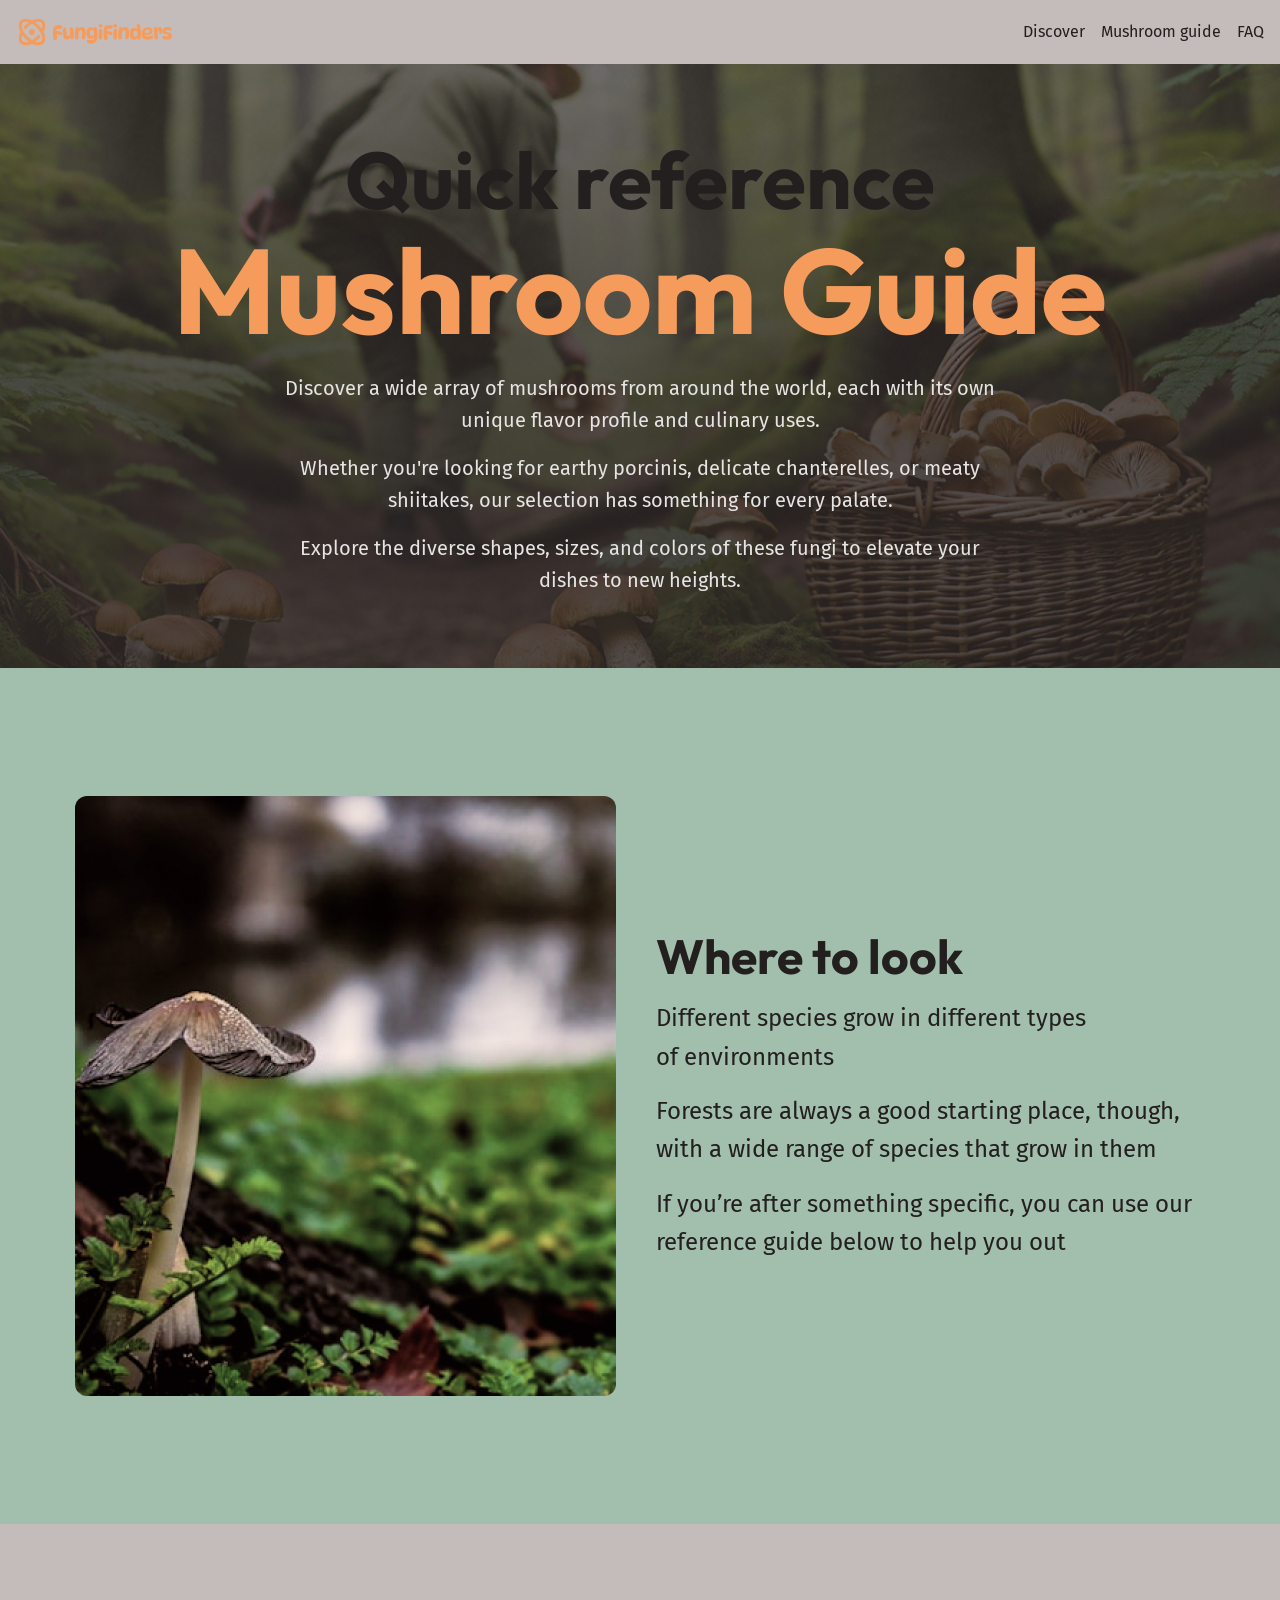
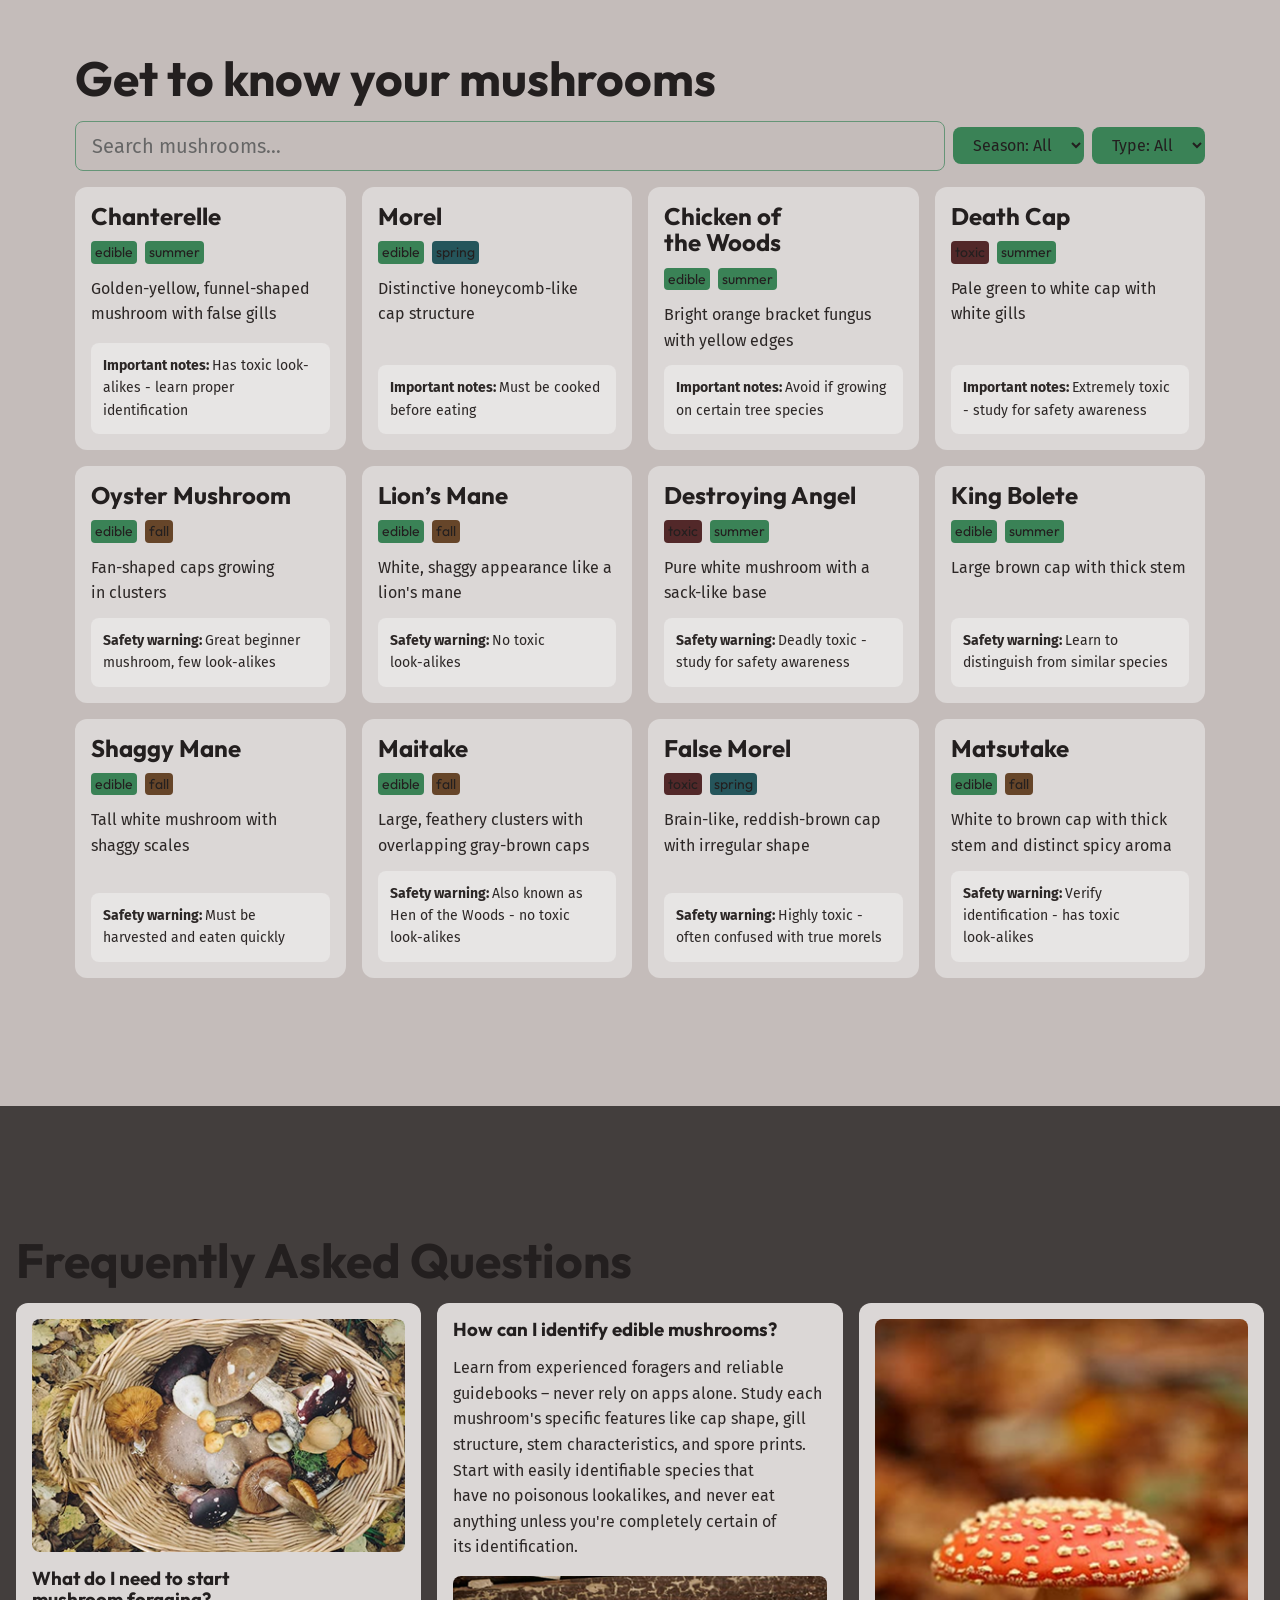
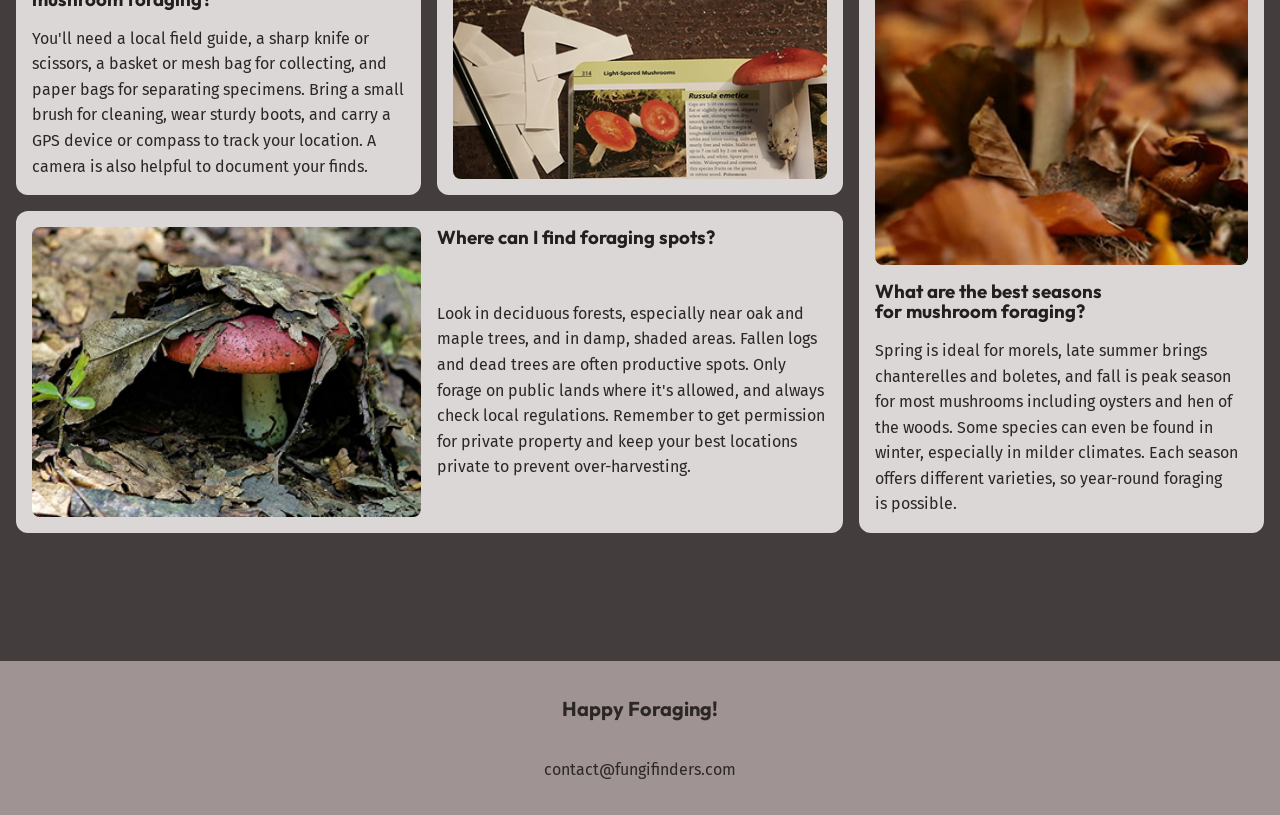
==== commit 5e3b5e16: "last change" ====
--- a/mushroom-guide.html
+++ b/mushroom-guide.html
@@ -32,9 +32,9 @@
                 </button>
                 <nav id="primary-nav" class="primary-navigation" data-visible="false">
                     <ul role="list">
-                        <li><a href="/">Discover</a></li>
-                        <li><a href="/mushroom-guide.html">Mushroom guide</a></li>
-                        <li><a href="/mushroom-guide.html#faq">FAQ</a></li>
+                        <li><a href="index.html">Discover</a></li>
+                        <li><a href="mushroom-guide.html">Mushroom guide</a></li>
+                        <li><a href="mushroom-guide.html#faq">FAQ</a></li>
                     </ul>
                 </nav>
             </div>
@@ -69,7 +69,7 @@
                 <div class="equal-columns" data-gap="large" data-alignment="center">
                     <div>
                         <img src="images/where-to-look 1.jpg"
-                            alt="A white mushroom with a large cap growning on the fores floor">
+                            alt="A white mushroom with a large cap growing on the forest floor">
                     </div>
                     <div class="flow font-size-lg text-high-contrast">
                         <h2 class="section-title">Where to look</h2>
@@ -82,6 +82,7 @@
 
 
                 </div>
+            </div>
         </section>
         <!-- Gallery -->
         <section class="mushroom-guide section">
@@ -134,11 +135,11 @@
                         <div class="card">
                             <h3 class="card__title">Morel</h3>
                             <ul class="tag-list" role="list" aria-label="Mushroom characteristics">
-                                <li data-edible="toxic">
-                                    <span class="visually-hidden">
-                                        This Mushroom is
-                                    </span>
-                                    toxic
+                                <li data-edible="edible">
+                                    <span class="visually-hidden">
+                                        This Mushroom is
+                                    </span>
+                                    edible
                                 </li>
                                 <li data-season="spring">
                                     <span class="visually-hidden">
@@ -382,7 +383,7 @@
                                 </li>
                             </ul>
                             <p>
-                                Brain-l ike, reddish-brown cap with irregular shape
+                                Brain-like, reddish-brown cap with irregular shape
                             </p>
                             <div class="card__note">
                                 <p>
@@ -445,7 +446,7 @@
                         <img src="images/identify-mushrooms 1.png"
                             alt="A mushroom on top of a book , showing information about it">
 
-                        <h3 class="cards-title">How can I identify edible mushrooms?</h3>
+                        <h3 class="card-title">How can I identify edible mushrooms?</h3>
                         <p>Learn from experienced foragers and reliable guidebooks – never rely on apps alone. Study
                             each mushroom's specific
                             features like cap shape, gill structure, stem characteristics, and spore prints. Start
--- a/css/style.css
+++ b/css/style.css
@@ -155,6 +155,7 @@
      --background-extra-light: var(--clr-brown-500);
      --background-light: var(--clr-brown-600);
      --background-main: var(--clr-brown-700);
+     --background-base: var(--clr-brown-700);
      --background-dark: var(--clr-brown-800);
      --background-extra-dark: var(--clr-brown-900);
 
@@ -180,6 +181,7 @@
        --background-extra-light: var(--clr-brown-100);
        --background-light: var(--clr-brown-200);
        --background-main: var(--clr-brown-300);
+       --background-base: var(--clr-brown-300);
        --background-dark: var(--clr-brown-400);
        --background-extra-dark: var(--clr-brown-500);
      }
@@ -669,7 +671,7 @@
 
    .button {
      color: var(--text-high-contrast);
-     display: flex inline;
+     display: inline-flex;
      font-size: var(--font-size-md);
      padding: 0.5rem 1rem;
      background-color: var(--background-accent-main);
